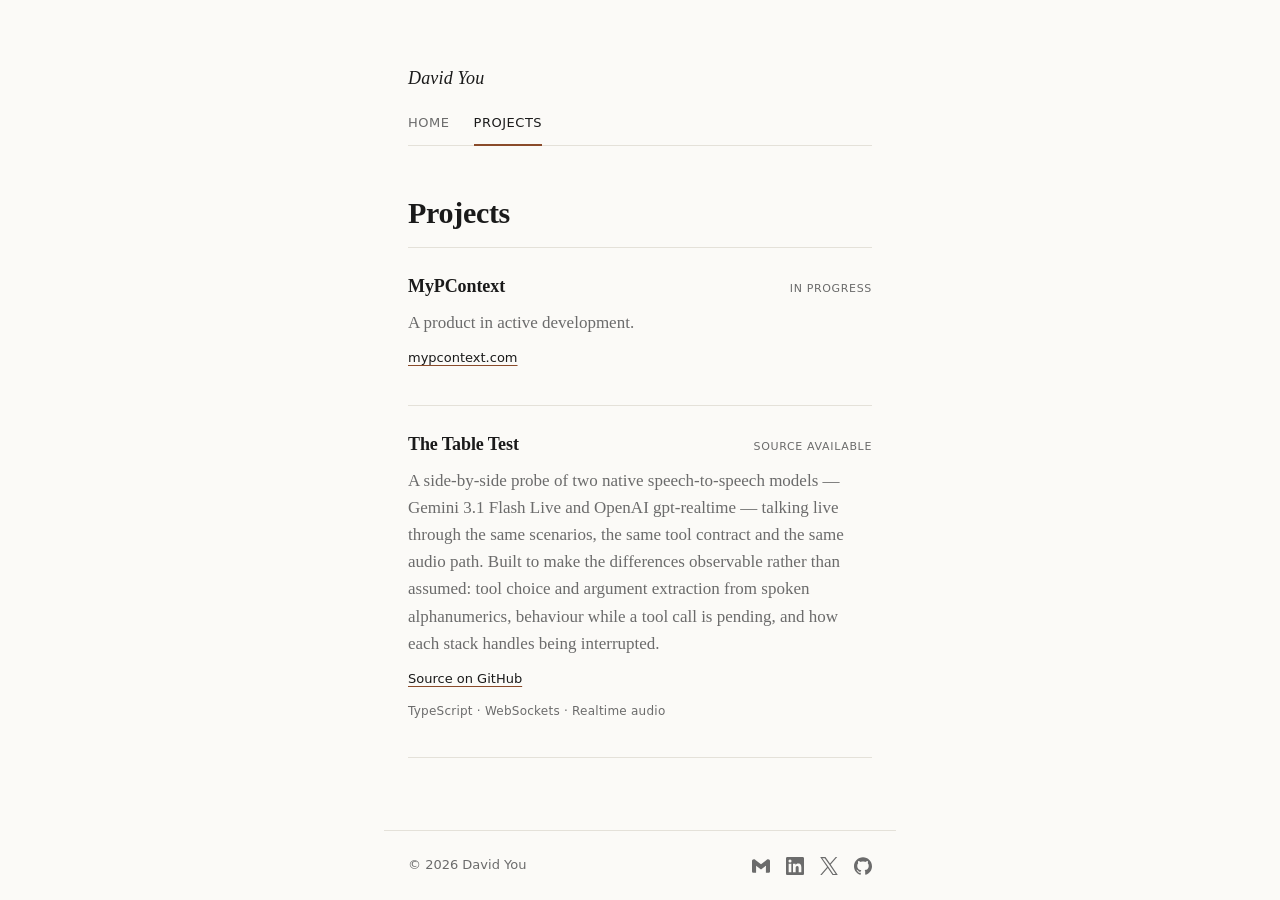
==== projects.html @ 5062cd78 "Split into Home and Projects tabs, add social links - Home carries the new copy; projects move to pr" ====
<!doctype html>
<html lang="en">
<head>
  <meta charset="utf-8" />
  <meta name="viewport" content="width=device-width, initial-scale=1" />
  <title>Projects — David You</title>
  <meta name="description" content="Projects by David You." />
  <link rel="stylesheet" href="./styles.css" />
</head>
<body>
  <main>
    <div class="name">David You</div>

    <nav class="tabs" aria-label="Sections">
      <a href="./">Home</a>
      <a href="./projects.html" aria-current="page">Projects</a>
    </nav>

    <h1>Projects</h1>

    <article class="project">
      <div class="project-head">
        <h3>MyPContext</h3>
        <span class="status">In progress</span>
      </div>
      <p>
        <!-- TODO: replace with a real one-or-two-sentence description. -->
        A product in active development.
      </p>
      <p class="links">
        <a href="https://mypcontext.com">mypcontext.com</a>
      </p>
    </article>

    <article class="project">
      <div class="project-head">
        <h3>The Table Test</h3>
        <span class="status">Source available</span>
      </div>
      <p>
        A side-by-side probe of two native speech-to-speech models &mdash; Gemini 3.1
        Flash Live and OpenAI gpt-realtime &mdash; talking live through the same
        scenarios, the same tool contract and the same audio path. Built to make the
        differences observable rather than assumed: tool choice and argument
        extraction from spoken alphanumerics, behaviour while a tool call is pending,
        and how each stack handles being interrupted.
      </p>
      <p class="links">
        <a href="https://github.com/dyou3968/voice-model-testing">Source on GitHub</a>
        <!-- When the live demo is deployed, add:
        <a href="https://table-test.davidyou.com">Live demo</a>
        -->
      </p>
      <p class="stack">TypeScript &middot; WebSockets &middot; Realtime audio</p>
    </article>
  </main>

  <footer>
    <span>&copy; 2026 David You</span>
    <div class="socials">
      <a class="gmail" href="mailto:dyou3968@gmail.com" aria-label="Email" title="Email">
        <svg viewBox="0 0 24 24" role="img" aria-hidden="true" focusable="false"><path d="M24 5.457v13.909c0 .904-.732 1.636-1.636 1.636h-3.819V11.73L12 16.64l-6.545-4.91v9.273H1.636A1.636 1.636 0 0 1 0 19.366V5.457c0-2.023 2.309-3.178 3.927-1.964L5.455 4.64 12 9.548l6.545-4.91 1.528-1.145C21.69 2.28 24 3.434 24 5.457z"/></svg>
      </a>
      <a class="linkedin" href="https://www.linkedin.com/in/david-s-you/" aria-label="LinkedIn" title="LinkedIn" target="_blank" rel="noopener me">
        <svg viewBox="0 0 24 24" role="img" aria-hidden="true" focusable="false"><path d="M20.447 20.452h-3.554v-5.569c0-1.328-.027-3.037-1.852-3.037-1.853 0-2.136 1.445-2.136 2.939v5.667H9.351V9h3.414v1.561h.046c.477-.9 1.637-1.85 3.37-1.85 3.601 0 4.267 2.37 4.267 5.455v6.286zM5.337 7.433a2.062 2.062 0 0 1-2.063-2.065 2.064 2.064 0 1 1 2.063 2.065zm1.782 13.019H3.555V9h3.564v11.452zM22.225 0H1.771C.792 0 0 .774 0 1.729v20.542C0 23.227.792 24 1.771 24h20.451C23.2 24 24 23.227 24 22.271V1.729C24 .774 23.2 0 22.222 0h.003z"/></svg>
      </a>
      <a class="x" href="https://x.com/davidsyou" aria-label="X" title="X" target="_blank" rel="noopener me">
        <svg viewBox="0 0 24 24" role="img" aria-hidden="true" focusable="false"><path d="M14.234 10.162 22.977 0h-2.072l-7.591 8.824L7.251 0H.258l9.168 13.343L.258 24H2.33l8.016-9.318L16.749 24h6.993zm-2.837 3.299-.929-1.329L3.076 1.56h3.182l5.965 8.532.929 1.329 7.754 11.09h-3.182z"/></svg>
      </a>
      <a class="github" href="https://github.com/dyou3968" aria-label="GitHub" title="GitHub" target="_blank" rel="noopener me">
        <svg viewBox="0 0 24 24" role="img" aria-hidden="true" focusable="false"><path d="M12 .297c-6.63 0-12 5.373-12 12 0 5.303 3.438 9.8 8.205 11.385.6.113.82-.258.82-.577 0-.285-.01-1.04-.015-2.04-3.338.724-4.042-1.61-4.042-1.61C4.422 18.07 3.633 17.7 3.633 17.7c-1.087-.744.084-.729.084-.729 1.205.084 1.838 1.236 1.838 1.236 1.07 1.835 2.809 1.305 3.495.998.108-.776.417-1.305.76-1.605-2.665-.3-5.466-1.332-5.466-5.93 0-1.31.465-2.38 1.235-3.22-.135-.303-.54-1.523.105-3.176 0 0 1.005-.322 3.3 1.23.96-.267 1.98-.399 3-.405 1.02.006 2.04.138 3 .405 2.28-1.552 3.285-1.23 3.285-1.23.645 1.653.24 2.873.12 3.176.765.84 1.23 1.91 1.23 3.22 0 4.61-2.805 5.625-5.475 5.92.42.36.81 1.096.81 2.22 0 1.606-.015 2.896-.015 3.286 0 .315.21.69.825.57C20.565 22.092 24 17.592 24 12.297c0-6.627-5.373-12-12-12"/></svg>
      </a>
    </div>
  </footer>

  <!-- Cloudflare Web Analytics -->
  <script defer src='https://static.cloudflareinsights.com/beacon.min.js' data-cf-beacon='{"token": "aa0816f0eac7498e880ecd4e5dc414f1"}'></script>
  <!-- End Cloudflare Web Analytics -->
</body>
</html>
---- styles.css ----
:root {
  --bg: #fbfaf7;
  --ink: #1a1a1a;
  --muted: #6b6b6b;
  --rule: #e4e1d9;
  --accent: #8a4b2a;
  --serif: "Source Serif Pro", "Source Serif 4", "Charter", "Georgia", serif;
  --sans: "Inter", system-ui, -apple-system, "Segoe UI", sans-serif;
  --measure: 32rem;
}

* { box-sizing: border-box; }
html { -webkit-text-size-adjust: 100%; }

body {
  margin: 0;
  min-height: 100vh;
  background: var(--bg);
  color: var(--ink);
  font-family: var(--serif);
  font-size: 1.0625rem;
  line-height: 1.6;
  font-feature-settings: "kern", "liga";
  -webkit-font-smoothing: antialiased;
  display: flex;
  flex-direction: column;
}

a {
  color: var(--ink);
  text-decoration: underline;
  text-decoration-color: var(--accent);
  text-decoration-thickness: 1px;
  text-underline-offset: 3px;
}
a:hover { color: var(--accent); }

main {
  flex: 1;
  width: 100%;
  max-width: var(--measure);
  margin: 0 auto;
  padding: 4rem 1.5rem 2rem;
}

.name {
  font-family: var(--serif);
  font-style: italic;
  font-size: 1.125rem;
  letter-spacing: 0.01em;
  margin-bottom: 1.25rem;
}

/* ---- tabs ---- */
nav.tabs {
  display: flex;
  gap: 1.5rem;
  border-bottom: 1px solid var(--rule);
  margin-bottom: 3rem;
}
nav.tabs a {
  font-family: var(--sans);
  font-size: 0.8125rem;
  letter-spacing: 0.04em;
  text-transform: uppercase;
  color: var(--muted);
  text-decoration: none;
  padding: 0 0 0.625rem;
  margin-bottom: -1px;
  border-bottom: 2px solid transparent;
}
nav.tabs a:hover { color: var(--ink); }
nav.tabs a[aria-current="page"] {
  color: var(--ink);
  border-bottom-color: var(--accent);
}

h1 {
  font-size: 1.875rem;
  line-height: 1.25;
  font-weight: 600;
  margin: 0 0 1rem;
  letter-spacing: -0.01em;
}

p { margin: 0 0 1rem; color: var(--muted); }
p.lede { color: var(--ink); }

h2 {
  font-family: var(--sans);
  font-size: 0.75rem;
  font-weight: 600;
  letter-spacing: 0.09em;
  text-transform: uppercase;
  color: var(--muted);
  margin: 0 0 0.5rem;
}

/* ---- projects ---- */
.project {
  padding: 1.5rem 0;
  border-bottom: 1px solid var(--rule);
}
.project:first-of-type { border-top: 1px solid var(--rule); }

.project-head {
  display: flex;
  align-items: baseline;
  justify-content: space-between;
  gap: 1rem;
  margin-bottom: 0.5rem;
}
.project h3 {
  font-family: var(--serif);
  font-size: 1.125rem;
  font-weight: 600;
  margin: 0;
  letter-spacing: -0.005em;
}
.status {
  font-family: var(--sans);
  font-size: 0.6875rem;
  letter-spacing: 0.06em;
  text-transform: uppercase;
  color: var(--muted);
  white-space: nowrap;
  flex: none;
}
.project p { margin: 0 0 0.75rem; }

.links {
  font-family: var(--sans);
  font-size: 0.8125rem;
  display: flex;
  flex-wrap: wrap;
  gap: 0.375rem 0.875rem;
  align-items: baseline;
}
.stack {
  font-family: var(--sans);
  font-size: 0.75rem;
  color: var(--muted);
  letter-spacing: 0.02em;
  margin-top: 0.625rem;
}

/* ---- footer + socials ---- */
footer {
  max-width: var(--measure);
  width: 100%;
  margin: 0 auto;
  padding: 1.5rem;
  border-top: 1px solid var(--rule);
  font-family: var(--sans);
  font-size: 0.8125rem;
  color: var(--muted);
  display: flex;
  justify-content: space-between;
  align-items: center;
  gap: 1rem;
}

.socials {
  display: flex;
  align-items: center;
  gap: 1rem;
}
.socials a {
  display: inline-flex;
  color: var(--muted);
  text-decoration: none;
  transition: color 0.12s ease;
}
.socials svg {
  width: 18px;
  height: 18px;
  fill: currentColor;
  display: block;
}
/* Monochrome by default so the logos sit inside the page's palette; each
   picks up its own brand colour on hover. */
.socials a:hover { color: var(--brand, var(--accent)); }
.socials a.gmail    { --brand: #EA4335; }
.socials a.linkedin { --brand: #0A66C2; }
.socials a.x        { --brand: #000000; }
.socials a.github   { --brand: #181717; }

@media (max-width: 30rem) {
  footer { flex-direction: column; align-items: flex-start; gap: 0.875rem; }
}
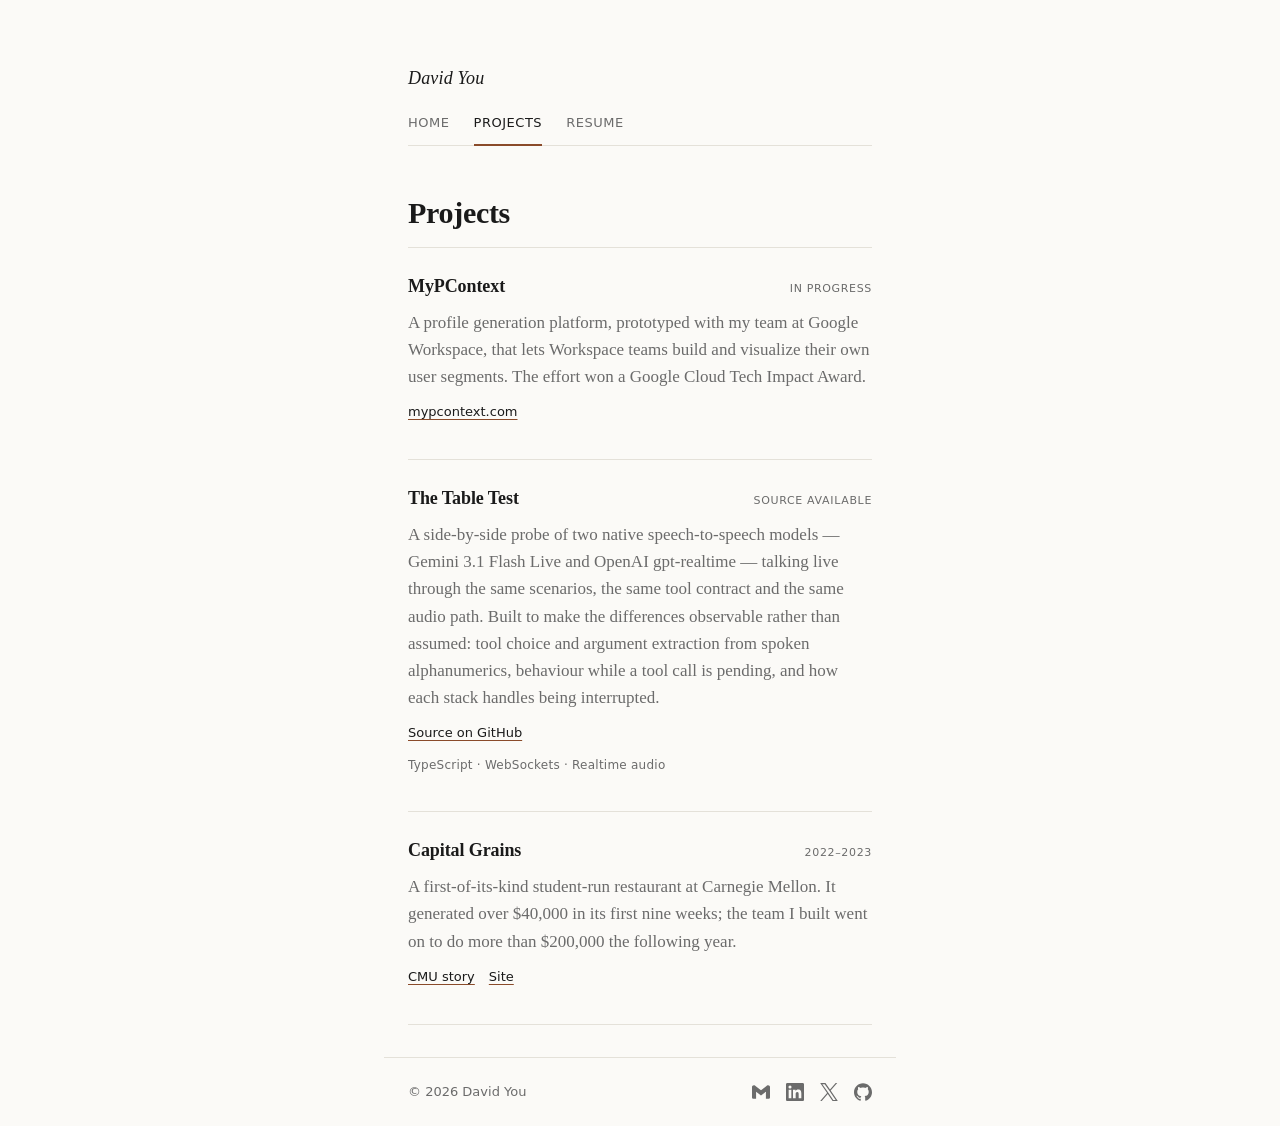
==== commit 81e41eff: "Add resume tab, flesh out home page, describe MyPContext Home now carries a short bio: Google since " ====
--- a/projects.html
+++ b/projects.html
@@ -14,6 +14,7 @@
     <nav class="tabs" aria-label="Sections">
       <a href="./">Home</a>
       <a href="./projects.html" aria-current="page">Projects</a>
+      <a href="./resume.html">Resume</a>
     </nav>
 
     <h1>Projects</h1>
@@ -24,8 +25,9 @@
         <span class="status">In progress</span>
       </div>
       <p>
-        <!-- TODO: replace with a real one-or-two-sentence description. -->
-        A product in active development.
+        A profile generation platform, prototyped with my team at Google Workspace,
+        that lets Workspace teams build and visualize their own user segments. The
+        effort won a Google Cloud Tech Impact Award.
       </p>
       <p class="links">
         <a href="https://mypcontext.com">mypcontext.com</a>
@@ -48,10 +50,26 @@
       <p class="links">
         <a href="https://github.com/dyou3968/voice-model-testing">Source on GitHub</a>
         <!-- When the live demo is deployed, add:
-        <a href="https://table-test.davidyou.com">Live demo</a>
+        <a href="https://voice-demo.davidyou.com">Live demo</a>
         -->
       </p>
       <p class="stack">TypeScript &middot; WebSockets &middot; Realtime audio</p>
+    </article>
+
+    <article class="project">
+      <div class="project-head">
+        <h3>Capital Grains</h3>
+        <span class="status">2022&ndash;2023</span>
+      </div>
+      <p>
+        A first-of-its-kind student-run restaurant at Carnegie Mellon. It generated
+        over $40,000 in its first nine weeks; the team I built went on to do more
+        than $200,000 the following year.
+      </p>
+      <p class="links">
+        <a href="https://www.cmu.edu/tepper-news/news/stories/2023/march/capital-grains.html">CMU story</a>
+        <a href="https://apps.studentaffairs.cmu.edu/dining/conceptinfo/Concept/179">Site</a>
+      </p>
     </article>
   </main>
 
--- a/styles.css
+++ b/styles.css
@@ -42,6 +42,8 @@
   margin: 0 auto;
   padding: 4rem 1.5rem 2rem;
 }
+/* Dense, bulleted content needs more room than running prose. */
+main.wide { max-width: 40rem; }
 
 .name {
   font-family: var(--serif);
@@ -93,8 +95,82 @@
   letter-spacing: 0.09em;
   text-transform: uppercase;
   color: var(--muted);
-  margin: 0 0 0.5rem;
-}
+  margin: 3rem 0 0.75rem;
+  padding-bottom: 0.5rem;
+  border-bottom: 1px solid var(--rule);
+}
+h1 + h2 { margin-top: 2rem; }
+
+/* ---- resume ---- */
+.role { margin-bottom: 2.25rem; }
+
+.role-head {
+  display: flex;
+  align-items: baseline;
+  justify-content: space-between;
+  gap: 1rem;
+  flex-wrap: wrap;
+}
+.role h3 {
+  font-family: var(--serif);
+  font-size: 1.0625rem;
+  font-weight: 600;
+  margin: 0;
+  letter-spacing: -0.005em;
+}
+.role .where {
+  font-family: var(--sans);
+  font-size: 0.8125rem;
+  color: var(--muted);
+  white-space: nowrap;
+}
+.role .when {
+  font-family: var(--sans);
+  font-size: 0.75rem;
+  color: var(--muted);
+  letter-spacing: 0.01em;
+  margin: 0.25rem 0 0.75rem;
+}
+
+.role h4 {
+  font-family: var(--sans);
+  font-size: 0.8125rem;
+  font-weight: 600;
+  color: var(--ink);
+  margin: 1.5rem 0 0.5rem;
+  display: flex;
+  align-items: baseline;
+  justify-content: space-between;
+  gap: 1rem;
+  flex-wrap: wrap;
+}
+.role h4 .dates {
+  font-weight: 400;
+  color: var(--muted);
+  font-size: 0.75rem;
+  white-space: nowrap;
+}
+
+.role ul, ul.plain {
+  margin: 0;
+  padding: 0;
+  list-style: none;
+}
+.role li, ul.plain li {
+  position: relative;
+  padding-left: 1rem;
+  margin-bottom: 0.5rem;
+  color: var(--muted);
+  font-size: 1rem;
+  line-height: 1.55;
+}
+.role li::before, ul.plain li::before {
+  content: "\2013";
+  position: absolute;
+  left: 0;
+  color: var(--rule);
+}
+ul.plain li { color: var(--ink); }
 
 /* ---- projects ---- */
 .project {
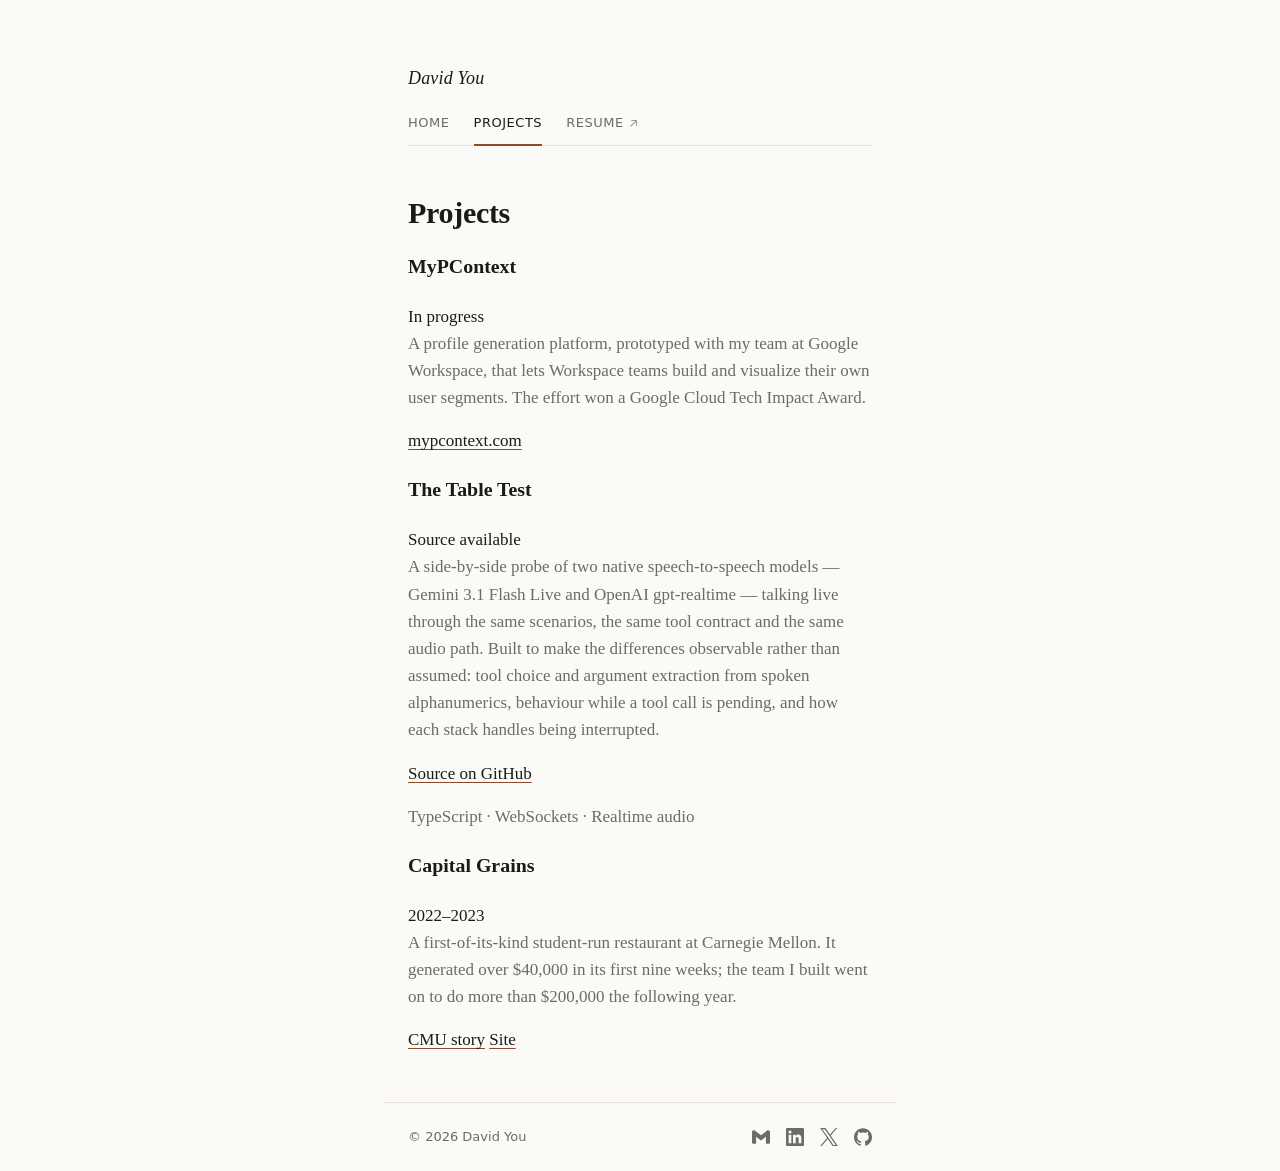
==== commit aed14fb1: "Point the Resume tab at the source document Replaces resume.html with a direct link to the Google Do" ====
--- a/projects.html
+++ b/projects.html
@@ -14,7 +14,7 @@
     <nav class="tabs" aria-label="Sections">
       <a href="./">Home</a>
       <a href="./projects.html" aria-current="page">Projects</a>
-      <a href="./resume.html">Resume</a>
+      <a href="https://docs.google.com/document/d/1HBEJskHGjuzMoGivcqcvp-BV-8JWV4KpvPUc_ppLhkY/edit?tab=t.0" target="_blank" rel="noopener">Resume<svg class="ext" viewBox="0 0 12 12" aria-hidden="true" focusable="false"><path d="M3.5 2h6.5v6.5M10 2 2.4 9.6"/></svg><span class="visually-hidden"> (opens in a new tab)</span></a>
     </nav>
 
     <h1>Projects</h1>
--- a/styles.css
+++ b/styles.css
@@ -42,8 +42,6 @@
   margin: 0 auto;
   padding: 4rem 1.5rem 2rem;
 }
-/* Dense, bulleted content needs more room than running prose. */
-main.wide { max-width: 40rem; }
 
 .name {
   font-family: var(--serif);
@@ -71,7 +69,36 @@
   margin-bottom: -1px;
   border-bottom: 2px solid transparent;
 }
+nav.tabs a {
+  display: inline-flex;
+  align-items: center;
+  gap: 0.3rem;
+}
 nav.tabs a:hover { color: var(--ink); }
+
+/* Marks a tab that leaves the site. */
+.ext {
+  width: 9px;
+  height: 9px;
+  fill: none;
+  stroke: currentColor;
+  stroke-width: 1.5;
+  stroke-linecap: round;
+  stroke-linejoin: round;
+  opacity: 0.65;
+}
+
+.visually-hidden {
+  position: absolute;
+  width: 1px;
+  height: 1px;
+  margin: -1px;
+  padding: 0;
+  overflow: hidden;
+  clip: rect(0 0 0 0);
+  white-space: nowrap;
+  border: 0;
+}
 nav.tabs a[aria-current="page"] {
   color: var(--ink);
   border-bottom-color: var(--accent);
@@ -100,125 +127,6 @@
   border-bottom: 1px solid var(--rule);
 }
 h1 + h2 { margin-top: 2rem; }
-
-/* ---- resume ---- */
-.role { margin-bottom: 2.25rem; }
-
-.role-head {
-  display: flex;
-  align-items: baseline;
-  justify-content: space-between;
-  gap: 1rem;
-  flex-wrap: wrap;
-}
-.role h3 {
-  font-family: var(--serif);
-  font-size: 1.0625rem;
-  font-weight: 600;
-  margin: 0;
-  letter-spacing: -0.005em;
-}
-.role .where {
-  font-family: var(--sans);
-  font-size: 0.8125rem;
-  color: var(--muted);
-  white-space: nowrap;
-}
-.role .when {
-  font-family: var(--sans);
-  font-size: 0.75rem;
-  color: var(--muted);
-  letter-spacing: 0.01em;
-  margin: 0.25rem 0 0.75rem;
-}
-
-.role h4 {
-  font-family: var(--sans);
-  font-size: 0.8125rem;
-  font-weight: 600;
-  color: var(--ink);
-  margin: 1.5rem 0 0.5rem;
-  display: flex;
-  align-items: baseline;
-  justify-content: space-between;
-  gap: 1rem;
-  flex-wrap: wrap;
-}
-.role h4 .dates {
-  font-weight: 400;
-  color: var(--muted);
-  font-size: 0.75rem;
-  white-space: nowrap;
-}
-
-.role ul, ul.plain {
-  margin: 0;
-  padding: 0;
-  list-style: none;
-}
-.role li, ul.plain li {
-  position: relative;
-  padding-left: 1rem;
-  margin-bottom: 0.5rem;
-  color: var(--muted);
-  font-size: 1rem;
-  line-height: 1.55;
-}
-.role li::before, ul.plain li::before {
-  content: "\2013";
-  position: absolute;
-  left: 0;
-  color: var(--rule);
-}
-ul.plain li { color: var(--ink); }
-
-/* ---- projects ---- */
-.project {
-  padding: 1.5rem 0;
-  border-bottom: 1px solid var(--rule);
-}
-.project:first-of-type { border-top: 1px solid var(--rule); }
-
-.project-head {
-  display: flex;
-  align-items: baseline;
-  justify-content: space-between;
-  gap: 1rem;
-  margin-bottom: 0.5rem;
-}
-.project h3 {
-  font-family: var(--serif);
-  font-size: 1.125rem;
-  font-weight: 600;
-  margin: 0;
-  letter-spacing: -0.005em;
-}
-.status {
-  font-family: var(--sans);
-  font-size: 0.6875rem;
-  letter-spacing: 0.06em;
-  text-transform: uppercase;
-  color: var(--muted);
-  white-space: nowrap;
-  flex: none;
-}
-.project p { margin: 0 0 0.75rem; }
-
-.links {
-  font-family: var(--sans);
-  font-size: 0.8125rem;
-  display: flex;
-  flex-wrap: wrap;
-  gap: 0.375rem 0.875rem;
-  align-items: baseline;
-}
-.stack {
-  font-family: var(--sans);
-  font-size: 0.75rem;
-  color: var(--muted);
-  letter-spacing: 0.02em;
-  margin-top: 0.625rem;
-}
 
 /* ---- footer + socials ---- */
 footer {
